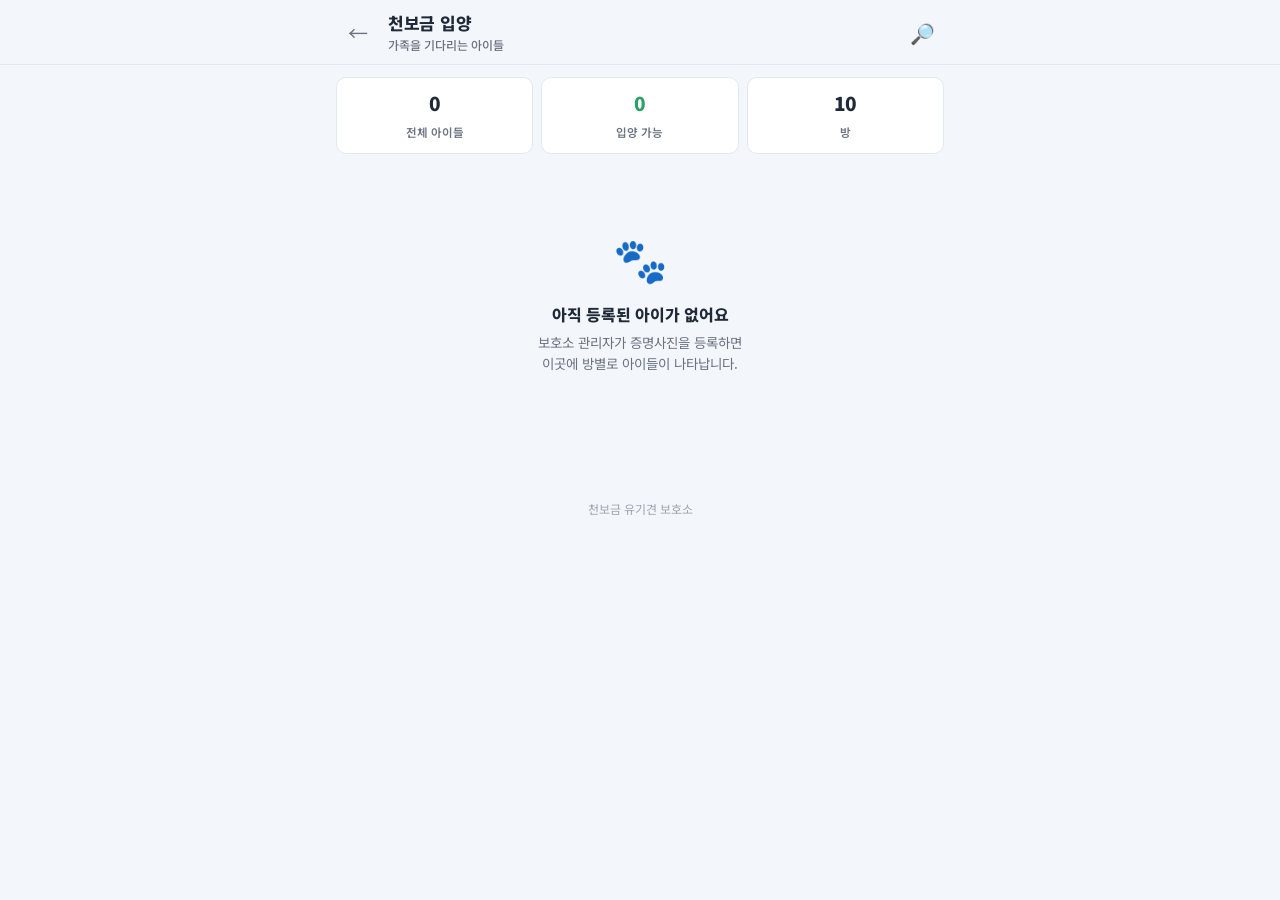
==== index.html @ 16349473 "천보금 입양 사이트 초기 구축 — 공개 사이트 - data/rooms.json, dogs.json, site.json 스키마 정의 (방/강아지/사이트 설정) - 방 그리드 → 방별" ====
<!DOCTYPE html>
<html lang="ko">
<head>
<meta charset="UTF-8">
<meta name="viewport" content="width=device-width, initial-scale=1, viewport-fit=cover">
<title>천보금 입양 — 가족을 기다리는 아이들</title>
<meta name="description" content="천보금 유기견 보호소의 아이들을 방별로 만나보세요. 증명사진과 함께 입양 가능한 아이들을 소개합니다.">
<meta name="theme-color" content="#F3F6FB">

<meta property="og:type" content="website">
<meta property="og:site_name" content="천보금 입양">
<meta property="og:title" content="🐕 천보금 입양">
<meta property="og:description" content="가족을 기다리는 아이들을 방별로 만나보세요.">
<meta property="og:url" content="https://ggong162212-commits.github.io/Adoption/">

<link rel="preconnect" href="https://fonts.googleapis.com">
<link rel="preconnect" href="https://fonts.gstatic.com" crossorigin>
<link href="https://fonts.googleapis.com/css2?family=Noto+Sans+KR:wght@400;500;700;800;900&display=swap" rel="stylesheet">
<link rel="stylesheet" href="assets/base.css">
<style>
  main { padding: 12px 16px calc(40px + var(--safe-bottom)); }

  /* 검색바 */
  #searchBar { border-top: 1px solid var(--line); padding: 10px 16px 12px; }
  #searchBar .inner { max-width: 640px; margin: 0 auto; }
  .toggle-row { display: flex; align-items: center; gap: 8px; margin-top: 9px; }
  .switch { display: inline-flex; align-items: center; gap: 7px; font-size: 13px; font-weight: 700; color: var(--text-sub); cursor: pointer; }
  .switch input { width: 18px; height: 18px; accent-color: var(--brand); }

  /* 요약 */
  .summary {
    display: flex; gap: 8px; margin-bottom: 14px;
  }
  .stat {
    flex: 1; background: var(--surface); border: 1px solid var(--line);
    border-radius: var(--radius-sm); padding: 11px 12px; text-align: center;
  }
  .stat b { display: block; font-size: 19px; font-weight: 900; letter-spacing: -0.5px; }
  .stat span { font-size: 11.5px; color: var(--text-sub); font-weight: 600; }
  .stat.accent b { color: var(--ok); }

  .notice {
    background: var(--brand-soft); border: 1px solid #F6DCCD; color: var(--brand-dark);
    border-radius: var(--radius-sm); padding: 11px 13px; font-size: 13.5px;
    font-weight: 600; line-height: 1.55; margin-bottom: 14px;
  }

  .section-title {
    font-size: 13px; font-weight: 800; color: var(--text-sub);
    margin: 4px 2px 10px; letter-spacing: -0.2px;
  }

  /* 방 그리드 */
  .room-grid { display: grid; grid-template-columns: repeat(2, 1fr); gap: 10px; }
  @media (min-width: 520px) { .room-grid { grid-template-columns: repeat(3, 1fr); } }
  .room-btn {
    position: relative; text-align: left;
    background: var(--surface); border: 1px solid var(--line);
    border-radius: var(--radius); padding: 14px;
    min-height: 92px; box-shadow: var(--shadow);
    display: flex; flex-direction: column; justify-content: space-between;
    overflow: hidden;
  }
  .room-btn::before {
    content: ''; position: absolute; inset: 0 auto 0 0; width: 5px;
    background: var(--room-color, var(--brand));
  }
  .room-btn:active { transform: scale(.985); }
  .room-btn .top { display: flex; align-items: center; gap: 7px; }
  .room-btn .icon {
    width: 34px; height: 34px; border-radius: 10px; flex: none;
    display: grid; place-items: center; font-size: 18px;
    background: var(--room-color, #eee);
  }
  .room-btn .name { font-size: 15px; font-weight: 800; letter-spacing: -0.3px; }
  .room-btn .count { margin-top: 10px; font-size: 12.5px; color: var(--text-sub); font-weight: 600; }
  .room-btn .count em { font-style: normal; color: var(--ok); font-weight: 800; }

  /* 강아지 그리드 */
  .dog-grid { display: grid; grid-template-columns: repeat(2, 1fr); gap: 11px; }
  @media (min-width: 520px) { .dog-grid { grid-template-columns: repeat(3, 1fr); } }
  .dog-grid .idcard { text-align: left; width: 100%; }
  .dog-grid .idcard:active { transform: scale(.985); }
  .room-chip {
    display: inline-block; margin-bottom: 12px;
    background: var(--surface); border: 1px solid var(--line);
    border-radius: 999px; padding: 6px 13px; font-size: 12.5px; font-weight: 700; color: var(--text-sub);
  }

  /* 상세 시트 */
  .sheet-backdrop {
    position: fixed; inset: 0; z-index: 40;
    background: rgba(17, 24, 39, .45);
    opacity: 0; transition: opacity .22s;
  }
  .sheet-backdrop.show { opacity: 1; }
  .sheet {
    position: fixed; left: 0; right: 0; bottom: 0; z-index: 41;
    background: var(--surface);
    border-radius: 22px 22px 0 0;
    box-shadow: var(--shadow-lg);
    max-height: 92vh; overflow-y: auto;
    -webkit-overflow-scrolling: touch;
    transform: translateY(100%); transition: transform .26s cubic-bezier(.32,.72,0,1);
    padding-bottom: calc(20px + var(--safe-bottom));
  }
  .sheet.show { transform: translateY(0); }
  .sheet-inner { max-width: 640px; margin: 0 auto; padding: 0 18px; }
  .grabber { width: 40px; height: 4px; border-radius: 99px; background: #D6DBE3; margin: 10px auto 6px; }

  .detail-photo {
    aspect-ratio: 3/4; max-height: 46vh; margin: 6px auto 16px;
    border-radius: var(--radius); overflow: hidden; background: #EDF1F7;
    box-shadow: var(--shadow);
  }
  .detail-photo img { width: 100%; height: 100%; object-fit: cover; }
  .detail-photo .placeholder { width: 100%; height: 100%; display: grid; place-items: center; font-size: 56px; opacity: .3; }

  .detail-head { display: flex; align-items: center; gap: 9px; margin-bottom: 14px; }
  .detail-head h2 { font-size: 22px; font-weight: 900; letter-spacing: -0.6px; }

  .facts { border: 1px solid var(--line); border-radius: var(--radius-sm); overflow: hidden; margin-bottom: 14px; }
  .fact { display: flex; padding: 11px 13px; font-size: 14px; }
  .fact + .fact { border-top: 1px solid var(--line); }
  .fact dt { width: 82px; flex: none; color: var(--text-sub); font-weight: 700; font-size: 13px; }
  .fact dd { flex: 1; font-weight: 600; }

  .note-box {
    background: var(--bg); border-radius: var(--radius-sm);
    padding: 13px; font-size: 14px; line-height: 1.65; margin-bottom: 16px;
    white-space: pre-wrap;
  }
  .sheet-actions { display: grid; grid-template-columns: 1fr 1fr; gap: 8px; margin-bottom: 8px; }
  .sheet-actions .btn-block { grid-column: 1 / -1; }

  .foot { text-align: center; padding: 28px 16px calc(20px + var(--safe-bottom)); color: var(--text-faint); font-size: 12px; line-height: 1.7; }
</style>
</head>
<body>

<header class="appbar">
  <div class="appbar-inner">
    <button id="backBtn" class="icon-btn" hidden aria-label="뒤로">←</button>
    <div style="flex:1; min-width:0">
      <h1 id="pageTitle">천보금 입양</h1>
      <div class="sub" id="pageSub">가족을 기다리는 아이들</div>
    </div>
    <button id="searchBtn" class="icon-btn" aria-label="검색">🔎</button>
  </div>
  <div id="searchBar" hidden>
    <div class="inner">
      <input id="searchInput" class="input" type="search" placeholder="이름으로 찾기 (예: 마루)" autocomplete="off">
      <div class="toggle-row">
        <label class="switch"><input type="checkbox" id="onlyAdoptable"> 입양 가능한 아이만 보기</label>
      </div>
    </div>
  </div>
</header>

<main class="wrap">
  <div id="content"></div>
</main>

<footer class="foot">
  천보금 유기견 보호소<br>
  <span id="footContact"></span>
</footer>

<div id="backdrop" class="sheet-backdrop" hidden></div>
<div id="sheet" class="sheet" role="dialog" aria-modal="true" aria-label="강아지 상세" hidden>
  <div class="grabber"></div>
  <div class="sheet-inner" id="sheetBody"></div>
</div>

<div id="toast" role="status" aria-live="polite"></div>

<script src="assets/idcard.js"></script>
<script src="assets/app.js"></script>
</body>
</html>
---- assets/base.css ----
/* 천보금 입양 — 공통 스타일 토큰 + 증명사진 카드 */

:root {
  --bg: #F3F6FB;
  --surface: #FFFFFF;
  --line: #E3E8F0;
  --text: #1F2937;
  --text-sub: #6B7280;
  --text-faint: #9CA3AF;
  --brand: #E4794B;
  --brand-dark: #C85F35;
  --brand-soft: #FFF1E9;
  --ok: #2E9E6B;
  --ok-soft: #E6F6EE;
  --warn: #C79A22;
  --warn-soft: #FDF4DC;
  --done: #8B93A1;
  --done-soft: #EEF0F3;
  --danger: #D14343;
  --radius: 16px;
  --radius-sm: 10px;
  --shadow: 0 2px 10px rgba(31, 41, 55, 0.07);
  --shadow-lg: 0 -8px 32px rgba(31, 41, 55, 0.18);
  --safe-top: env(safe-area-inset-top, 0px);
  --safe-bottom: env(safe-area-inset-bottom, 0px);
  --tap: 44px;
}

* { margin: 0; padding: 0; box-sizing: border-box; -webkit-tap-highlight-color: transparent; }

html { -webkit-text-size-adjust: 100%; }

body {
  font-family: 'Noto Sans KR', -apple-system, BlinkMacSystemFont, 'Apple SD Gothic Neo', 'Malgun Gothic', sans-serif;
  background: var(--bg);
  color: var(--text);
  line-height: 1.5;
  overflow-x: hidden;
  word-break: keep-all;
}

button, input, select, textarea { font-family: inherit; font-size: 16px; color: inherit; }
button { cursor: pointer; border: none; background: none; }
img { display: block; max-width: 100%; }

.wrap { max-width: 640px; margin: 0 auto; }

/* ── 헤더 ───────────────────────────────────── */
.appbar {
  position: sticky; top: 0; z-index: 30;
  background: rgba(243, 246, 251, 0.92);
  backdrop-filter: saturate(180%) blur(12px);
  -webkit-backdrop-filter: saturate(180%) blur(12px);
  border-bottom: 1px solid var(--line);
  padding-top: var(--safe-top);
}
.appbar-inner {
  max-width: 640px; margin: 0 auto;
  display: flex; align-items: center; gap: 8px;
  padding: 10px 16px;
  min-height: var(--tap);
}
.appbar h1 { font-size: 17px; font-weight: 800; letter-spacing: -0.3px; flex: 1; }
.appbar .sub { font-size: 12px; color: var(--text-sub); font-weight: 500; }

.icon-btn {
  width: var(--tap); height: var(--tap);
  display: grid; place-items: center;
  border-radius: 12px; font-size: 20px; color: var(--text-sub);
  flex: none;
}
.icon-btn:active { background: rgba(0,0,0,.05); }

/* ── 폼 요소 ─────────────────────────────────── */
.field { display: block; margin-bottom: 14px; }
.field > span { display: block; font-size: 13px; font-weight: 700; color: var(--text-sub); margin-bottom: 6px; }
.input, .select, .textarea {
  width: 100%; padding: 12px 14px; min-height: var(--tap);
  background: var(--surface); border: 1px solid var(--line);
  border-radius: var(--radius-sm); outline: none;
}
.input:focus, .select:focus, .textarea:focus { border-color: var(--brand); box-shadow: 0 0 0 3px var(--brand-soft); }
.textarea { resize: vertical; min-height: 84px; }
.hint { font-size: 12px; color: var(--text-faint); margin-top: 6px; line-height: 1.45; }

.btn {
  display: inline-flex; align-items: center; justify-content: center; gap: 6px;
  min-height: var(--tap); padding: 0 18px;
  border-radius: 12px; font-size: 15px; font-weight: 700;
  background: var(--surface); border: 1px solid var(--line); color: var(--text);
}
.btn:active { transform: scale(.985); }
.btn:disabled { opacity: .5; pointer-events: none; }
.btn-primary { background: var(--brand); border-color: var(--brand); color: #fff; }
.btn-danger { color: var(--danger); border-color: #F3D3D3; background: #FDF1F1; }
.btn-block { width: 100%; }

/* ── 상태 배지 ───────────────────────────────── */
.badge {
  display: inline-flex; align-items: center; gap: 4px;
  padding: 3px 9px; border-radius: 999px;
  font-size: 11px; font-weight: 800; letter-spacing: -0.2px; white-space: nowrap;
}
.badge-adoptable { background: var(--ok-soft); color: var(--ok); }
.badge-pending   { background: var(--warn-soft); color: var(--warn); }
.badge-foster    { background: var(--brand-soft); color: var(--brand-dark); }
.badge-adopted   { background: var(--done-soft); color: var(--done); }

/* ── 증명사진 카드 (공개 사이트 · 관리자 미리보기 공용) ── */
.idcard {
  position: relative;
  background: var(--surface);
  border-radius: var(--radius);
  overflow: hidden;
  box-shadow: var(--shadow);
  border: 1px solid var(--line);
}
.idcard-photo {
  position: relative;
  aspect-ratio: 3 / 4;
  background: linear-gradient(160deg, #EDF1F7 0%, #E2E8F0 100%);
  overflow: hidden;
}
.idcard-photo img { width: 100%; height: 100%; object-fit: cover; }
.idcard-photo .placeholder {
  position: absolute; inset: 0;
  display: grid; place-items: center;
  font-size: 40px; opacity: .35;
}
.idcard-photo .badge { position: absolute; top: 8px; left: 8px; box-shadow: 0 1px 4px rgba(0,0,0,.12); }
.idcard.is-adopted .idcard-photo img { filter: grayscale(.7); }

.idcard-caption {
  padding: 9px 11px 11px;
  border-top: 1px solid var(--line);
}
.idcard-name {
  font-size: 15px; font-weight: 800; letter-spacing: -0.3px;
  overflow: hidden; text-overflow: ellipsis; white-space: nowrap;
}
.idcard-meta {
  margin-top: 3px;
  font-size: 12px; color: var(--text-sub);
  overflow: hidden; text-overflow: ellipsis; white-space: nowrap;
}

/* ── 빈 상태 / 로딩 ──────────────────────────── */
.empty {
  padding: 56px 24px; text-align: center; color: var(--text-sub);
}
.empty .emoji { font-size: 44px; margin-bottom: 12px; }
.empty h3 { font-size: 16px; font-weight: 800; color: var(--text); margin-bottom: 6px; }
.empty p { font-size: 13.5px; line-height: 1.6; }

.skeleton {
  background: linear-gradient(100deg, #E8EDF4 30%, #F2F5F9 50%, #E8EDF4 70%);
  background-size: 220% 100%;
  animation: shimmer 1.2s linear infinite;
  border-radius: var(--radius);
}
@keyframes shimmer { to { background-position: -220% 0; } }

/* ── 토스트 ─────────────────────────────────── */
#toast {
  position: fixed; left: 50%; transform: translateX(-50%) translateY(20px);
  bottom: calc(24px + var(--safe-bottom)); z-index: 100;
  max-width: min(90vw, 420px);
  background: #262F3D; color: #fff;
  padding: 12px 18px; border-radius: 12px;
  font-size: 14px; font-weight: 600; text-align: center; line-height: 1.45;
  opacity: 0; pointer-events: none; transition: opacity .2s, transform .2s;
  box-shadow: 0 6px 24px rgba(0,0,0,.25);
}
#toast.show { opacity: 1; transform: translateX(-50%) translateY(0); }

@media (prefers-reduced-motion: reduce) {
  *, *::before, *::after { animation-duration: .01ms !important; transition-duration: .01ms !important; }
}
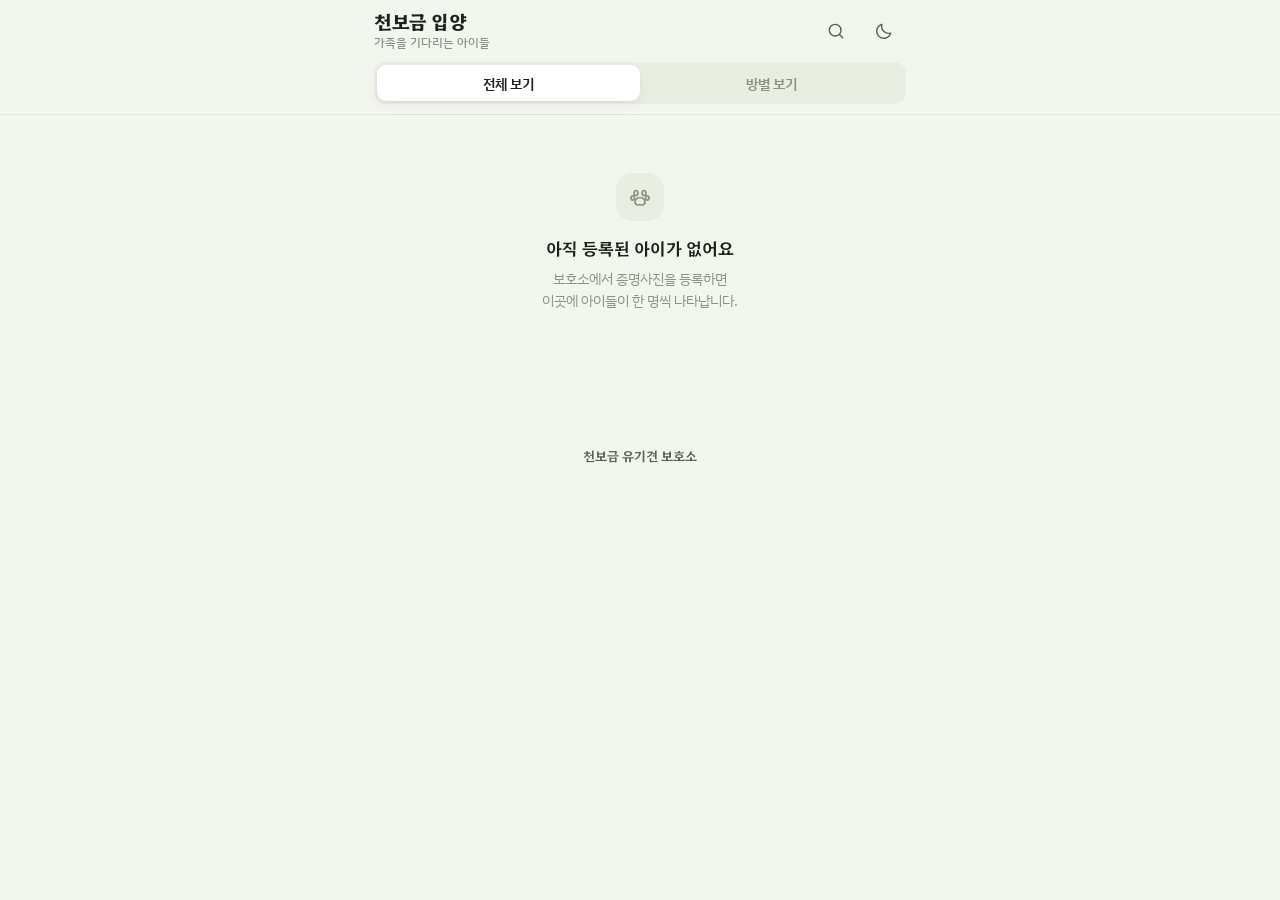
==== commit aa23d43d: "디자인 개편 + 전체/방별 보기 전환 콘셉트: 방 이름이 소장님방·거실·마루·마당이라 시설이 아니라 한 집이다. 보호소 안내가 아니라 집의 방 안내도처럼 읽히게 다시 잡았다.  -" ====
--- a/index.html
+++ b/index.html
@@ -4,155 +4,184 @@
 <meta charset="UTF-8">
 <meta name="viewport" content="width=device-width, initial-scale=1, viewport-fit=cover">
 <title>천보금 입양 — 가족을 기다리는 아이들</title>
-<meta name="description" content="천보금 유기견 보호소의 아이들을 방별로 만나보세요. 증명사진과 함께 입양 가능한 아이들을 소개합니다.">
-<meta name="theme-color" content="#F3F6FB">
+<meta name="description" content="천보금 유기견 보호소의 아이들을 방별로 만나보세요. 증명사진과 함께 가족을 기다리는 아이들을 소개합니다.">
+<meta name="theme-color" content="#F3F5EF" media="(prefers-color-scheme: light)">
+<meta name="theme-color" content="#131711" media="(prefers-color-scheme: dark)">
 
 <meta property="og:type" content="website">
 <meta property="og:site_name" content="천보금 입양">
-<meta property="og:title" content="🐕 천보금 입양">
+<meta property="og:title" content="천보금 입양">
 <meta property="og:description" content="가족을 기다리는 아이들을 방별로 만나보세요.">
 <meta property="og:url" content="https://ggong162212-commits.github.io/Adoption/">
 
 <link rel="preconnect" href="https://fonts.googleapis.com">
 <link rel="preconnect" href="https://fonts.gstatic.com" crossorigin>
-<link href="https://fonts.googleapis.com/css2?family=Noto+Sans+KR:wght@400;500;700;800;900&display=swap" rel="stylesheet">
+<link href="https://fonts.googleapis.com/css2?family=Hahmlet:wght@500;600;700&family=IBM+Plex+Sans+KR:wght@400;500;600;700&display=swap" rel="stylesheet">
 <link rel="stylesheet" href="assets/base.css">
+<script>
+  // 저장된 테마를 그리기 전에 적용해 첫 화면 깜빡임을 막는다
+  try {
+    var t = localStorage.getItem('adoption.theme');
+    if (t === 'light' || t === 'dark') document.documentElement.setAttribute('data-theme', t);
+  } catch (e) {}
+</script>
 <style>
-  main { padding: 12px 16px calc(40px + var(--safe-bottom)); }
-
-  /* 검색바 */
-  #searchBar { border-top: 1px solid var(--line); padding: 10px 16px 12px; }
-  #searchBar .inner { max-width: 640px; margin: 0 auto; }
-  .toggle-row { display: flex; align-items: center; gap: 8px; margin-top: 9px; }
-  .switch { display: inline-flex; align-items: center; gap: 7px; font-size: 13px; font-weight: 700; color: var(--text-sub); cursor: pointer; }
-  .switch input { width: 18px; height: 18px; accent-color: var(--brand); }
-
-  /* 요약 */
-  .summary {
-    display: flex; gap: 8px; margin-bottom: 14px;
-  }
-  .stat {
-    flex: 1; background: var(--surface); border: 1px solid var(--line);
-    border-radius: var(--radius-sm); padding: 11px 12px; text-align: center;
-  }
-  .stat b { display: block; font-size: 19px; font-weight: 900; letter-spacing: -0.5px; }
-  .stat span { font-size: 11.5px; color: var(--text-sub); font-weight: 600; }
-  .stat.accent b { color: var(--ok); }
+  .faces .face svg { width: 14px; height: 14px; }
+  main { padding: 4px 14px calc(48px + var(--safe-bottom)); }
+
+  /* 첫 문장 — 숫자를 대시보드가 아니라 문장으로 읽힌다 */
+  .lead {
+    font-family: var(--display); font-weight: 500;
+    font-size: 17px; line-height: 1.55; letter-spacing: -0.02em;
+    color: var(--ink-2); padding: 10px 2px 16px;
+    text-wrap: balance;
+  }
+  .lead b { font-weight: 700; color: var(--ink); font-size: 20px; }
+  .lead .accent { color: var(--accent); }
 
   .notice {
-    background: var(--brand-soft); border: 1px solid #F6DCCD; color: var(--brand-dark);
-    border-radius: var(--radius-sm); padding: 11px 13px; font-size: 13.5px;
-    font-weight: 600; line-height: 1.55; margin-bottom: 14px;
-  }
-
-  .section-title {
-    font-size: 13px; font-weight: 800; color: var(--text-sub);
-    margin: 4px 2px 10px; letter-spacing: -0.2px;
-  }
-
-  /* 방 그리드 */
-  .room-grid { display: grid; grid-template-columns: repeat(2, 1fr); gap: 10px; }
-  @media (min-width: 520px) { .room-grid { grid-template-columns: repeat(3, 1fr); } }
-  .room-btn {
-    position: relative; text-align: left;
+    display: flex; gap: 9px; align-items: flex-start;
+    background: var(--honey-soft); border: 1px solid color-mix(in srgb, var(--honey) 26%, transparent);
+    color: color-mix(in srgb, var(--honey) 78%, var(--ink));
+    border-radius: var(--r-sm); padding: 11px 13px;
+    font-size: 13px; line-height: 1.6; font-weight: 500; margin-bottom: 14px;
+  }
+  .notice svg { width: 16px; height: 16px; flex: none; margin-top: 2px; }
+
+  /* 방 카드 — 폴더 목록이 아니라 '누가 사는 방'으로 읽히게 */
+  .room-list { display: grid; gap: 9px; }
+  .room-card {
+    position: relative; width: 100%; text-align: left;
+    display: flex; align-items: center; gap: 13px;
     background: var(--surface); border: 1px solid var(--line);
-    border-radius: var(--radius); padding: 14px;
-    min-height: 92px; box-shadow: var(--shadow);
-    display: flex; flex-direction: column; justify-content: space-between;
-    overflow: hidden;
-  }
-  .room-btn::before {
-    content: ''; position: absolute; inset: 0 auto 0 0; width: 5px;
-    background: var(--room-color, var(--brand));
-  }
-  .room-btn:active { transform: scale(.985); }
-  .room-btn .top { display: flex; align-items: center; gap: 7px; }
-  .room-btn .icon {
-    width: 34px; height: 34px; border-radius: 10px; flex: none;
-    display: grid; place-items: center; font-size: 18px;
-    background: var(--room-color, #eee);
-  }
-  .room-btn .name { font-size: 15px; font-weight: 800; letter-spacing: -0.3px; }
-  .room-btn .count { margin-top: 10px; font-size: 12.5px; color: var(--text-sub); font-weight: 600; }
-  .room-btn .count em { font-style: normal; color: var(--ok); font-weight: 800; }
+    border-radius: var(--r); padding: 13px 14px 13px 17px;
+    box-shadow: var(--shadow-1); overflow: hidden;
+    transition: transform .16s cubic-bezier(.32,.72,0,1), box-shadow .16s, border-color .16s;
+  }
+  .room-card::before {
+    content: ''; position: absolute; left: 0; top: 0; bottom: 0; width: 4px;
+    background: var(--room-color, var(--accent));
+  }
+  .room-card:hover { box-shadow: var(--shadow-2); transform: translateY(-1px); }
+  .room-card:active { transform: scale(.99); }
+  .room-card.is-empty { opacity: .55; box-shadow: none; }
+
+  .room-card .glyph {
+    width: 40px; height: 40px; flex: none; border-radius: 12px;
+    display: grid; place-items: center; font-size: 19px; line-height: 1;
+    background: color-mix(in srgb, var(--room-color, var(--accent)) 15%, var(--surface));
+  }
+  .room-card .body { flex: 1; min-width: 0; display: block; }
+  .room-card .name {
+    display: block;
+    font-family: var(--display); font-weight: 600; font-size: 17px;
+    letter-spacing: -0.02em; line-height: 1.3;
+    overflow: hidden; text-overflow: ellipsis; white-space: nowrap;
+  }
+  .room-card .count {
+    display: block; margin-top: 1px;
+    font-size: 12px; color: var(--ink-3); font-weight: 500;
+    font-variant-numeric: tabular-nums;
+  }
+  .room-card .faces { flex: none; }
 
   /* 강아지 그리드 */
   .dog-grid { display: grid; grid-template-columns: repeat(2, 1fr); gap: 11px; }
-  @media (min-width: 520px) { .dog-grid { grid-template-columns: repeat(3, 1fr); } }
-  .dog-grid .idcard { text-align: left; width: 100%; }
-  .dog-grid .idcard:active { transform: scale(.985); }
-  .room-chip {
-    display: inline-block; margin-bottom: 12px;
-    background: var(--surface); border: 1px solid var(--line);
-    border-radius: 999px; padding: 6px 13px; font-size: 12.5px; font-weight: 700; color: var(--text-sub);
-  }
+  @media (min-width: 480px) { .dog-grid { grid-template-columns: repeat(3, 1fr); } }
+
+  .crumb {
+    display: flex; align-items: center; gap: 8px;
+    padding: 4px 2px 14px;
+  }
+  .crumb .glyph {
+    width: 30px; height: 30px; border-radius: 9px; display: grid; place-items: center;
+    font-size: 15px; background: color-mix(in srgb, var(--room-color, var(--accent)) 16%, var(--surface));
+  }
+  .crumb .t { font-family: var(--display); font-weight: 600; font-size: 17px; letter-spacing: -0.02em; }
+  .crumb .n { font-size: 12.5px; color: var(--ink-3); font-weight: 500; font-variant-numeric: tabular-nums; }
+
+  .filterline {
+    display: flex; align-items: center; gap: 7px;
+    font-size: 12.5px; font-weight: 500; color: var(--ink-2);
+    padding: 0 2px 12px; cursor: pointer;
+  }
+  .filterline input { width: 17px; height: 17px; accent-color: var(--accent); }
 
   /* 상세 시트 */
   .sheet-backdrop {
     position: fixed; inset: 0; z-index: 40;
-    background: rgba(17, 24, 39, .45);
-    opacity: 0; transition: opacity .22s;
+    background: rgba(16, 20, 14, .5);
+    opacity: 0; transition: opacity .24s;
   }
   .sheet-backdrop.show { opacity: 1; }
   .sheet {
     position: fixed; left: 0; right: 0; bottom: 0; z-index: 41;
     background: var(--surface);
-    border-radius: 22px 22px 0 0;
-    box-shadow: var(--shadow-lg);
-    max-height: 92vh; overflow-y: auto;
-    -webkit-overflow-scrolling: touch;
-    transform: translateY(100%); transition: transform .26s cubic-bezier(.32,.72,0,1);
-    padding-bottom: calc(20px + var(--safe-bottom));
+    border-radius: 24px 24px 0 0;
+    box-shadow: var(--shadow-sheet);
+    max-height: 93vh; overflow-y: auto; -webkit-overflow-scrolling: touch;
+    transform: translateY(100%); transition: transform .3s cubic-bezier(.32,.72,0,1);
+    padding-bottom: calc(22px + var(--safe-bottom));
   }
   .sheet.show { transform: translateY(0); }
-  .sheet-inner { max-width: 640px; margin: 0 auto; padding: 0 18px; }
-  .grabber { width: 40px; height: 4px; border-radius: 99px; background: #D6DBE3; margin: 10px auto 6px; }
+  .sheet-inner { max-width: 560px; margin: 0 auto; padding: 0 18px; }
+  .grabber { width: 38px; height: 4px; border-radius: 99px; background: var(--line-2); margin: 10px auto 4px; }
 
   .detail-photo {
-    aspect-ratio: 3/4; max-height: 46vh; margin: 6px auto 16px;
-    border-radius: var(--radius); overflow: hidden; background: #EDF1F7;
-    box-shadow: var(--shadow);
+    aspect-ratio: 3/4; width: min(100%, 260px); margin: 8px auto 18px;
+    border-radius: 18px; overflow: hidden; background: var(--ground-2);
+    box-shadow: var(--shadow-2);
   }
   .detail-photo img { width: 100%; height: 100%; object-fit: cover; }
-  .detail-photo .placeholder { width: 100%; height: 100%; display: grid; place-items: center; font-size: 56px; opacity: .3; }
-
-  .detail-head { display: flex; align-items: center; gap: 9px; margin-bottom: 14px; }
-  .detail-head h2 { font-size: 22px; font-weight: 900; letter-spacing: -0.6px; }
-
-  .facts { border: 1px solid var(--line); border-radius: var(--radius-sm); overflow: hidden; margin-bottom: 14px; }
-  .fact { display: flex; padding: 11px 13px; font-size: 14px; }
-  .fact + .fact { border-top: 1px solid var(--line); }
-  .fact dt { width: 82px; flex: none; color: var(--text-sub); font-weight: 700; font-size: 13px; }
-  .fact dd { flex: 1; font-weight: 600; }
+  .detail-photo .placeholder { width: 100%; height: 100%; display: grid; place-items: center; color: var(--ink-3); }
+  .detail-photo .placeholder svg { width: 54px; height: 54px; }
+
+  .detail-head { display: flex; align-items: baseline; gap: 9px; flex-wrap: wrap; margin-bottom: 4px; }
+  .detail-head h2 { font-family: var(--display); font-weight: 700; font-size: 26px; letter-spacing: -0.03em; }
+  .detail-sub { font-size: 13.5px; color: var(--ink-3); font-weight: 500; margin-bottom: 16px; }
+
+  .facts { display: grid; gap: 1px; background: var(--line); border-radius: var(--r-sm); overflow: hidden; margin-bottom: 15px; }
+  .fact { display: flex; padding: 11px 13px; font-size: 14px; background: var(--surface-2); }
+  .fact dt { width: 76px; flex: none; color: var(--ink-3); font-weight: 500; font-size: 13px; }
+  .fact dd { flex: 1; font-weight: 500; }
 
   .note-box {
-    background: var(--bg); border-radius: var(--radius-sm);
-    padding: 13px; font-size: 14px; line-height: 1.65; margin-bottom: 16px;
+    border-left: 2px solid var(--accent-line);
+    padding: 2px 0 2px 14px; margin-bottom: 20px;
+    font-size: 14.5px; line-height: 1.75; color: var(--ink-2);
     white-space: pre-wrap;
   }
-  .sheet-actions { display: grid; grid-template-columns: 1fr 1fr; gap: 8px; margin-bottom: 8px; }
-  .sheet-actions .btn-block { grid-column: 1 / -1; }
-
-  .foot { text-align: center; padding: 28px 16px calc(20px + var(--safe-bottom)); color: var(--text-faint); font-size: 12px; line-height: 1.7; }
+  .sheet-actions { display: grid; grid-template-columns: 1fr 1fr; gap: 8px; }
+  .sheet-actions .span2 { grid-column: 1 / -1; }
+
+  .foot {
+    text-align: center; padding: 30px 16px calc(24px + var(--safe-bottom));
+    color: var(--ink-3); font-size: 12px; line-height: 1.8;
+  }
+  .foot .mark { font-family: var(--display); font-weight: 600; font-size: 13px; color: var(--ink-2); }
 </style>
 </head>
 <body>
 
 <header class="appbar">
   <div class="appbar-inner">
-    <button id="backBtn" class="icon-btn" hidden aria-label="뒤로">←</button>
-    <div style="flex:1; min-width:0">
+    <button id="backBtn" class="icon-btn" hidden aria-label="뒤로"></button>
+    <div class="brand">
       <h1 id="pageTitle">천보금 입양</h1>
       <div class="sub" id="pageSub">가족을 기다리는 아이들</div>
     </div>
-    <button id="searchBtn" class="icon-btn" aria-label="검색">🔎</button>
+    <button id="searchBtn" class="icon-btn" aria-label="이름으로 찾기"></button>
+    <button id="themeBtn" class="icon-btn" aria-label="화면 밝기 전환"></button>
   </div>
-  <div id="searchBar" hidden>
-    <div class="inner">
-      <input id="searchInput" class="input" type="search" placeholder="이름으로 찾기 (예: 마루)" autocomplete="off">
-      <div class="toggle-row">
-        <label class="switch"><input type="checkbox" id="onlyAdoptable"> 입양 가능한 아이만 보기</label>
-      </div>
+
+  <div class="wrap" style="padding: 0 14px">
+    <div class="searchwrap" id="searchwrap" hidden>
+      <input id="searchInput" class="input" type="search" placeholder="이름으로 찾기" autocomplete="off">
+    </div>
+    <div class="segmented" id="viewSeg" data-index="0" role="tablist" aria-label="보기 방식">
+      <span class="thumb"></span>
+      <button role="tab" data-view="all" aria-selected="true">전체 보기</button>
+      <button role="tab" data-view="rooms" aria-selected="false">방별 보기</button>
     </div>
   </div>
 </header>
@@ -162,7 +191,7 @@
 </main>
 
 <footer class="foot">
-  천보금 유기견 보호소<br>
+  <div class="mark">천보금 유기견 보호소</div>
   <span id="footContact"></span>
 </footer>
 
@@ -174,6 +203,7 @@
 
 <div id="toast" role="status" aria-live="polite"></div>
 
+<script src="assets/icons.js"></script>
 <script src="assets/idcard.js"></script>
 <script src="assets/app.js"></script>
 </body>
--- a/assets/base.css
+++ b/assets/base.css
@@ -1,175 +1,347 @@
-/* 천보금 입양 — 공통 스타일 토큰 + 증명사진 카드 */
+/* 천보금 입양 — 디자인 토큰 + 공용 컴포넌트
+   콘셉트: 보호소가 아니라 '집'. 방 이름이 소장님방·거실·마루·마당이므로
+   시설 안내가 아니라 한 집의 방 안내도처럼 읽히게 한다. */
 
 :root {
-  --bg: #F3F6FB;
+  color-scheme: light;
+
+  /* 그라운드 — 순회색 대신 악센트 쪽으로 살짝 기운 세이지 화이트 */
+  --ground: #F3F5EF;
+  --ground-2: #E9EDE2;
   --surface: #FFFFFF;
-  --line: #E3E8F0;
-  --text: #1F2937;
-  --text-sub: #6B7280;
-  --text-faint: #9CA3AF;
-  --brand: #E4794B;
-  --brand-dark: #C85F35;
-  --brand-soft: #FFF1E9;
-  --ok: #2E9E6B;
-  --ok-soft: #E6F6EE;
-  --warn: #C79A22;
-  --warn-soft: #FDF4DC;
-  --done: #8B93A1;
-  --done-soft: #EEF0F3;
-  --danger: #D14343;
-  --radius: 16px;
-  --radius-sm: 10px;
-  --shadow: 0 2px 10px rgba(31, 41, 55, 0.07);
-  --shadow-lg: 0 -8px 32px rgba(31, 41, 55, 0.18);
+  --surface-2: #FAFBF7;
+
+  --ink: #1C2119;
+  --ink-2: #59614F;
+  --ink-3: #8B9382;
+
+  --line: #E1E5DA;
+  --line-2: #D2D8C7;
+
+  --accent: #3E6B4C;          /* 잎사귀 — 마당의 초록 */
+  --accent-ink: #FFFFFF;
+  --accent-soft: #E6EFE7;
+  --accent-line: #C4D8C9;
+
+  --honey: #C98A2B;           /* 햇빛 — 아주 조금만 */
+  --honey-soft: #FAF0DC;
+
+  --plum: #8A6E86;
+  --plum-soft: #F2EBF1;
+
+  --shadow-1: 0 1px 2px rgba(28, 33, 25, .05), 0 4px 14px rgba(28, 33, 25, .05);
+  --shadow-2: 0 2px 6px rgba(28, 33, 25, .07), 0 14px 40px rgba(28, 33, 25, .12);
+  --shadow-sheet: 0 -10px 50px rgba(28, 33, 25, .22);
+
+  --r-lg: 20px;
+  --r: 14px;
+  --r-sm: 10px;
+
   --safe-top: env(safe-area-inset-top, 0px);
   --safe-bottom: env(safe-area-inset-bottom, 0px);
   --tap: 44px;
-}
-
-* { margin: 0; padding: 0; box-sizing: border-box; -webkit-tap-highlight-color: transparent; }
+
+  --display: 'Hahmlet', 'Nanum Myeongjo', 'Apple SD Gothic Neo', serif;
+  --body: 'IBM Plex Sans KR', -apple-system, BlinkMacSystemFont, 'Apple SD Gothic Neo', 'Malgun Gothic', sans-serif;
+}
+
+@media (prefers-color-scheme: dark) {
+  :root {
+    color-scheme: dark;
+    --ground: #131711;
+    --ground-2: #1A1F18;
+    --surface: #1C211A;
+    --surface-2: #232821;
+
+    --ink: #E9EDE4;
+    --ink-2: #A2AB99;
+    --ink-3: #78806F;
+
+    --line: #2C3229;
+    --line-2: #3B4237;
+
+    --accent: #8CBE97;
+    --accent-ink: #10160F;
+    --accent-soft: #23301F;
+    --accent-line: #3A4E3B;
+
+    --honey: #E0AE5C;
+    --honey-soft: #2E2617;
+
+    --plum: #BFA0BB;
+    --plum-soft: #2B2330;
+
+    --shadow-1: 0 1px 2px rgba(0, 0, 0, .3), 0 4px 14px rgba(0, 0, 0, .3);
+    --shadow-2: 0 2px 6px rgba(0, 0, 0, .4), 0 14px 40px rgba(0, 0, 0, .5);
+    --shadow-sheet: 0 -10px 50px rgba(0, 0, 0, .6);
+  }
+}
+
+/* 뷰어의 테마 토글이 항상 이긴다 */
+:root[data-theme="light"] {
+  color-scheme: light;
+  --ground: #F3F5EF; --ground-2: #E9EDE2; --surface: #FFFFFF; --surface-2: #FAFBF7;
+  --ink: #1C2119; --ink-2: #59614F; --ink-3: #8B9382;
+  --line: #E1E5DA; --line-2: #D2D8C7;
+  --accent: #3E6B4C; --accent-ink: #FFFFFF; --accent-soft: #E6EFE7; --accent-line: #C4D8C9;
+  --honey: #C98A2B; --honey-soft: #FAF0DC;
+  --plum: #8A6E86; --plum-soft: #F2EBF1;
+  --shadow-1: 0 1px 2px rgba(28,33,25,.05), 0 4px 14px rgba(28,33,25,.05);
+  --shadow-2: 0 2px 6px rgba(28,33,25,.07), 0 14px 40px rgba(28,33,25,.12);
+  --shadow-sheet: 0 -10px 50px rgba(28,33,25,.22);
+}
+:root[data-theme="dark"] {
+  color-scheme: dark;
+  --ground: #131711; --ground-2: #1A1F18; --surface: #1C211A; --surface-2: #232821;
+  --ink: #E9EDE4; --ink-2: #A2AB99; --ink-3: #78806F;
+  --line: #2C3229; --line-2: #3B4237;
+  --accent: #8CBE97; --accent-ink: #10160F; --accent-soft: #23301F; --accent-line: #3A4E3B;
+  --honey: #E0AE5C; --honey-soft: #2E2617;
+  --plum: #BFA0BB; --plum-soft: #2B2330;
+  --shadow-1: 0 1px 2px rgba(0,0,0,.3), 0 4px 14px rgba(0,0,0,.3);
+  --shadow-2: 0 2px 6px rgba(0,0,0,.4), 0 14px 40px rgba(0,0,0,.5);
+  --shadow-sheet: 0 -10px 50px rgba(0,0,0,.6);
+}
+
+/* ── 리셋 ───────────────────────────────────── */
+*, *::before, *::after { margin: 0; padding: 0; box-sizing: border-box; }
+* { -webkit-tap-highlight-color: transparent; }
+
+/* .btn 등이 display 를 지정하므로 hidden 이 밀리지 않게 못박는다 */
+[hidden] { display: none !important; }
 
 html { -webkit-text-size-adjust: 100%; }
 
 body {
-  font-family: 'Noto Sans KR', -apple-system, BlinkMacSystemFont, 'Apple SD Gothic Neo', 'Malgun Gothic', sans-serif;
-  background: var(--bg);
-  color: var(--text);
-  line-height: 1.5;
+  font-family: var(--body);
+  font-size: 15px;
+  background: var(--ground);
+  color: var(--ink);
+  line-height: 1.58;
+  word-break: keep-all;
   overflow-x: hidden;
-  word-break: keep-all;
+  -webkit-font-smoothing: antialiased;
+  transition: background-color .25s ease, color .25s ease;
 }
 
 button, input, select, textarea { font-family: inherit; font-size: 16px; color: inherit; }
 button { cursor: pointer; border: none; background: none; }
 img { display: block; max-width: 100%; }
-
-.wrap { max-width: 640px; margin: 0 auto; }
-
-/* ── 헤더 ───────────────────────────────────── */
+a { color: inherit; }
+
+:focus-visible { outline: 2px solid var(--accent); outline-offset: 2px; border-radius: 6px; }
+
+.wrap { max-width: 560px; margin: 0 auto; }
+
+/* ── 타이포 ─────────────────────────────────── */
+.display { font-family: var(--display); font-weight: 600; letter-spacing: -0.01em; }
+.eyebrow {
+  font-size: 11px; font-weight: 600; letter-spacing: .13em; text-transform: uppercase;
+  color: var(--ink-3);
+}
+.num { font-variant-numeric: tabular-nums; }
+
+/* ── 앱바 ───────────────────────────────────── */
 .appbar {
   position: sticky; top: 0; z-index: 30;
-  background: rgba(243, 246, 251, 0.92);
-  backdrop-filter: saturate(180%) blur(12px);
-  -webkit-backdrop-filter: saturate(180%) blur(12px);
+  background: color-mix(in srgb, var(--ground) 88%, transparent);
+  backdrop-filter: saturate(180%) blur(14px);
+  -webkit-backdrop-filter: saturate(180%) blur(14px);
   border-bottom: 1px solid var(--line);
   padding-top: var(--safe-top);
 }
 .appbar-inner {
-  max-width: 640px; margin: 0 auto;
-  display: flex; align-items: center; gap: 8px;
-  padding: 10px 16px;
-  min-height: var(--tap);
-}
-.appbar h1 { font-size: 17px; font-weight: 800; letter-spacing: -0.3px; flex: 1; }
-.appbar .sub { font-size: 12px; color: var(--text-sub); font-weight: 500; }
+  max-width: 560px; margin: 0 auto;
+  display: flex; align-items: center; gap: 4px;
+  padding: 9px 14px;
+  min-height: 52px;
+}
+.brand { flex: 1; min-width: 0; }
+.brand h1 {
+  font-family: var(--display); font-weight: 700; font-size: 19px;
+  letter-spacing: -0.02em; line-height: 1.25;
+  overflow: hidden; text-overflow: ellipsis; white-space: nowrap;
+}
+.brand .sub {
+  font-size: 12px; color: var(--ink-3); font-weight: 500; margin-top: 1px;
+  overflow: hidden; text-overflow: ellipsis; white-space: nowrap;
+}
 
 .icon-btn {
-  width: var(--tap); height: var(--tap);
+  width: var(--tap); height: var(--tap); flex: none;
   display: grid; place-items: center;
-  border-radius: 12px; font-size: 20px; color: var(--text-sub);
-  flex: none;
-}
-.icon-btn:active { background: rgba(0,0,0,.05); }
-
-/* ── 폼 요소 ─────────────────────────────────── */
+  border-radius: 12px; color: var(--ink-2);
+  transition: background-color .15s, color .15s;
+}
+.icon-btn:hover { background: var(--ground-2); color: var(--ink); }
+.icon-btn:active { transform: scale(.94); }
+.icon-btn svg { width: 20px; height: 20px; stroke-width: 1.7; }
+
+/* ── 세그먼티드 컨트롤 ──────────────────────── */
+.segmented {
+  position: relative; display: grid; grid-auto-flow: column; grid-auto-columns: 1fr;
+  background: var(--ground-2); border-radius: 12px; padding: 3px;
+  max-width: 560px; margin: 0 auto 10px;
+}
+.segmented .thumb {
+  position: absolute; top: 3px; bottom: 3px; left: 3px;
+  width: calc(50% - 3px);
+  background: var(--surface); border-radius: 9px;
+  box-shadow: var(--shadow-1);
+  transition: transform .28s cubic-bezier(.32,.72,0,1);
+  pointer-events: none;
+}
+.segmented[data-index="1"] .thumb { transform: translateX(100%); }
+.segmented button {
+  position: relative; z-index: 1;
+  min-height: 36px; font-size: 13.5px; font-weight: 600;
+  color: var(--ink-3); border-radius: 9px;
+  transition: color .2s;
+}
+.segmented button[aria-selected="true"] { color: var(--ink); }
+
+.searchwrap { max-width: 560px; margin: 0 auto; padding: 0 0 11px; }
+
+/* ── 폼 ─────────────────────────────────────── */
 .field { display: block; margin-bottom: 14px; }
-.field > span { display: block; font-size: 13px; font-weight: 700; color: var(--text-sub); margin-bottom: 6px; }
+.field > span {
+  display: block; font-size: 12px; font-weight: 600; letter-spacing: .04em;
+  color: var(--ink-2); margin-bottom: 6px;
+}
 .input, .select, .textarea {
-  width: 100%; padding: 12px 14px; min-height: var(--tap);
+  width: 100%; padding: 11px 13px; min-height: var(--tap);
   background: var(--surface); border: 1px solid var(--line);
-  border-radius: var(--radius-sm); outline: none;
-}
-.input:focus, .select:focus, .textarea:focus { border-color: var(--brand); box-shadow: 0 0 0 3px var(--brand-soft); }
-.textarea { resize: vertical; min-height: 84px; }
-.hint { font-size: 12px; color: var(--text-faint); margin-top: 6px; line-height: 1.45; }
+  border-radius: var(--r-sm); outline: none; color: var(--ink);
+  transition: border-color .15s, box-shadow .15s;
+}
+.input::placeholder, .textarea::placeholder { color: var(--ink-3); }
+.input:focus, .select:focus, .textarea:focus {
+  border-color: var(--accent);
+  box-shadow: 0 0 0 3px var(--accent-soft);
+  outline: none;
+}
+.textarea { resize: vertical; min-height: 88px; line-height: 1.6; }
+.hint { font-size: 12px; color: var(--ink-3); margin-top: 6px; line-height: 1.55; }
 
 .btn {
-  display: inline-flex; align-items: center; justify-content: center; gap: 6px;
-  min-height: var(--tap); padding: 0 18px;
-  border-radius: 12px; font-size: 15px; font-weight: 700;
-  background: var(--surface); border: 1px solid var(--line); color: var(--text);
-}
-.btn:active { transform: scale(.985); }
-.btn:disabled { opacity: .5; pointer-events: none; }
-.btn-primary { background: var(--brand); border-color: var(--brand); color: #fff; }
-.btn-danger { color: var(--danger); border-color: #F3D3D3; background: #FDF1F1; }
+  display: inline-flex; align-items: center; justify-content: center; gap: 7px;
+  min-height: var(--tap); padding: 0 17px;
+  border-radius: 11px; font-size: 14.5px; font-weight: 600;
+  background: var(--surface); border: 1px solid var(--line); color: var(--ink);
+  transition: transform .12s, background-color .15s, border-color .15s;
+}
+.btn:hover { border-color: var(--line-2); }
+.btn:active { transform: scale(.98); }
+.btn:disabled { opacity: .45; pointer-events: none; }
+.btn svg { width: 17px; height: 17px; stroke-width: 1.8; flex: none; }
+.btn-primary { background: var(--accent); border-color: var(--accent); color: var(--accent-ink); }
+.btn-primary:hover { border-color: var(--accent); filter: brightness(1.06); }
+.btn-danger { color: #C0554F; border-color: color-mix(in srgb, #C0554F 28%, var(--line)); background: var(--surface); }
 .btn-block { width: 100%; }
 
-/* ── 상태 배지 ───────────────────────────────── */
+/* ── 상태 배지 (입양 가능은 기본값이라 표시하지 않는다) ── */
 .badge {
-  display: inline-flex; align-items: center; gap: 4px;
+  display: inline-flex; align-items: center;
   padding: 3px 9px; border-radius: 999px;
-  font-size: 11px; font-weight: 800; letter-spacing: -0.2px; white-space: nowrap;
-}
-.badge-adoptable { background: var(--ok-soft); color: var(--ok); }
-.badge-pending   { background: var(--warn-soft); color: var(--warn); }
-.badge-foster    { background: var(--brand-soft); color: var(--brand-dark); }
-.badge-adopted   { background: var(--done-soft); color: var(--done); }
-
-/* ── 증명사진 카드 (공개 사이트 · 관리자 미리보기 공용) ── */
+  font-size: 11px; font-weight: 600; letter-spacing: -0.01em; white-space: nowrap;
+}
+.badge-adoptable { background: var(--accent-soft); color: var(--accent); }
+.badge-pending   { background: var(--honey-soft); color: var(--honey); }
+.badge-foster    { background: var(--plum-soft); color: var(--plum); }
+.badge-adopted   { background: var(--ground-2); color: var(--ink-3); }
+
+/* ── 증명사진 카드 (공개 · 관리자 공용) ─────── */
 .idcard {
-  position: relative;
+  position: relative; width: 100%; text-align: left;
   background: var(--surface);
-  border-radius: var(--radius);
+  border-radius: var(--r);
   overflow: hidden;
-  box-shadow: var(--shadow);
+  box-shadow: var(--shadow-1);
   border: 1px solid var(--line);
-}
+  transition: transform .16s cubic-bezier(.32,.72,0,1), box-shadow .16s;
+}
+button.idcard:hover { box-shadow: var(--shadow-2); transform: translateY(-2px); }
+button.idcard:active { transform: scale(.985); }
+
 .idcard-photo {
-  position: relative;
-  aspect-ratio: 3 / 4;
-  background: linear-gradient(160deg, #EDF1F7 0%, #E2E8F0 100%);
+  position: relative; aspect-ratio: 3 / 4;
+  background: linear-gradient(168deg, var(--ground-2) 0%, var(--ground) 100%);
   overflow: hidden;
 }
 .idcard-photo img { width: 100%; height: 100%; object-fit: cover; }
 .idcard-photo .placeholder {
-  position: absolute; inset: 0;
+  position: absolute; inset: 0; display: grid; place-items: center;
+  color: var(--ink-3); opacity: .5;
+}
+.idcard-photo .placeholder svg { width: 38px; height: 38px; }
+.idcard-photo .badge {
+  position: absolute; top: 8px; left: 8px;
+  background: color-mix(in srgb, var(--surface) 88%, transparent);
+  backdrop-filter: blur(8px); -webkit-backdrop-filter: blur(8px);
+  box-shadow: 0 1px 3px rgba(0,0,0,.1);
+}
+.idcard.is-adopted .idcard-photo img { filter: grayscale(.8) contrast(.95); }
+
+.idcard-caption { padding: 9px 11px 11px; }
+.idcard-name {
+  font-family: var(--display); font-weight: 600; font-size: 16px;
+  letter-spacing: -0.02em; line-height: 1.3;
+  overflow: hidden; text-overflow: ellipsis; white-space: nowrap;
+}
+.idcard-meta {
+  margin-top: 2px; font-size: 11.5px; color: var(--ink-3); font-weight: 500;
+  overflow: hidden; text-overflow: ellipsis; white-space: nowrap;
+}
+
+/* ── 얼굴 띠 (방 카드에서 그 방 아이들 미리보기) ── */
+.faces { display: flex; align-items: center; }
+.faces .face {
+  width: 30px; height: 30px; border-radius: 50%; flex: none;
+  object-fit: cover; background: var(--ground-2);
+  border: 2px solid var(--surface);
+  margin-left: -9px;
   display: grid; place-items: center;
-  font-size: 40px; opacity: .35;
-}
-.idcard-photo .badge { position: absolute; top: 8px; left: 8px; box-shadow: 0 1px 4px rgba(0,0,0,.12); }
-.idcard.is-adopted .idcard-photo img { filter: grayscale(.7); }
-
-.idcard-caption {
-  padding: 9px 11px 11px;
-  border-top: 1px solid var(--line);
-}
-.idcard-name {
-  font-size: 15px; font-weight: 800; letter-spacing: -0.3px;
-  overflow: hidden; text-overflow: ellipsis; white-space: nowrap;
-}
-.idcard-meta {
-  margin-top: 3px;
-  font-size: 12px; color: var(--text-sub);
-  overflow: hidden; text-overflow: ellipsis; white-space: nowrap;
-}
-
-/* ── 빈 상태 / 로딩 ──────────────────────────── */
-.empty {
-  padding: 56px 24px; text-align: center; color: var(--text-sub);
-}
-.empty .emoji { font-size: 44px; margin-bottom: 12px; }
-.empty h3 { font-size: 16px; font-weight: 800; color: var(--text); margin-bottom: 6px; }
-.empty p { font-size: 13.5px; line-height: 1.6; }
+  color: var(--ink-3);
+}
+.faces .face:first-child { margin-left: 0; }
+.faces .more {
+  margin-left: -9px; height: 30px; min-width: 30px; padding: 0 8px;
+  border-radius: 999px; border: 2px solid var(--surface);
+  background: var(--ground-2); color: var(--ink-2);
+  font-size: 11px; font-weight: 600;
+  display: grid; place-items: center;
+  font-variant-numeric: tabular-nums;
+}
+
+/* ── 빈 상태 · 스켈레톤 ─────────────────────── */
+.empty { padding: 54px 24px; text-align: center; color: var(--ink-2); }
+.empty .mark {
+  width: 48px; height: 48px; margin: 0 auto 14px;
+  display: grid; place-items: center;
+  border-radius: 16px; background: var(--ground-2); color: var(--ink-3);
+}
+.empty .mark svg { width: 24px; height: 24px; }
+.empty h3 { font-family: var(--display); font-weight: 600; font-size: 17px; color: var(--ink); margin-bottom: 6px; }
+.empty p { font-size: 13.5px; line-height: 1.65; color: var(--ink-3); }
 
 .skeleton {
-  background: linear-gradient(100deg, #E8EDF4 30%, #F2F5F9 50%, #E8EDF4 70%);
+  background: linear-gradient(100deg, var(--ground-2) 30%, var(--surface-2) 50%, var(--ground-2) 70%);
   background-size: 220% 100%;
-  animation: shimmer 1.2s linear infinite;
-  border-radius: var(--radius);
+  animation: shimmer 1.3s linear infinite;
+  border-radius: var(--r);
 }
 @keyframes shimmer { to { background-position: -220% 0; } }
 
 /* ── 토스트 ─────────────────────────────────── */
 #toast {
-  position: fixed; left: 50%; transform: translateX(-50%) translateY(20px);
-  bottom: calc(24px + var(--safe-bottom)); z-index: 100;
-  max-width: min(90vw, 420px);
-  background: #262F3D; color: #fff;
-  padding: 12px 18px; border-radius: 12px;
-  font-size: 14px; font-weight: 600; text-align: center; line-height: 1.45;
+  position: fixed; left: 50%; transform: translateX(-50%) translateY(14px);
+  bottom: calc(26px + var(--safe-bottom)); z-index: 100;
+  max-width: min(88vw, 400px);
+  background: var(--ink); color: var(--ground);
+  padding: 11px 18px; border-radius: 12px;
+  font-size: 13.5px; font-weight: 500; text-align: center; line-height: 1.45;
   opacity: 0; pointer-events: none; transition: opacity .2s, transform .2s;
-  box-shadow: 0 6px 24px rgba(0,0,0,.25);
+  box-shadow: var(--shadow-2);
 }
 #toast.show { opacity: 1; transform: translateX(-50%) translateY(0); }
 
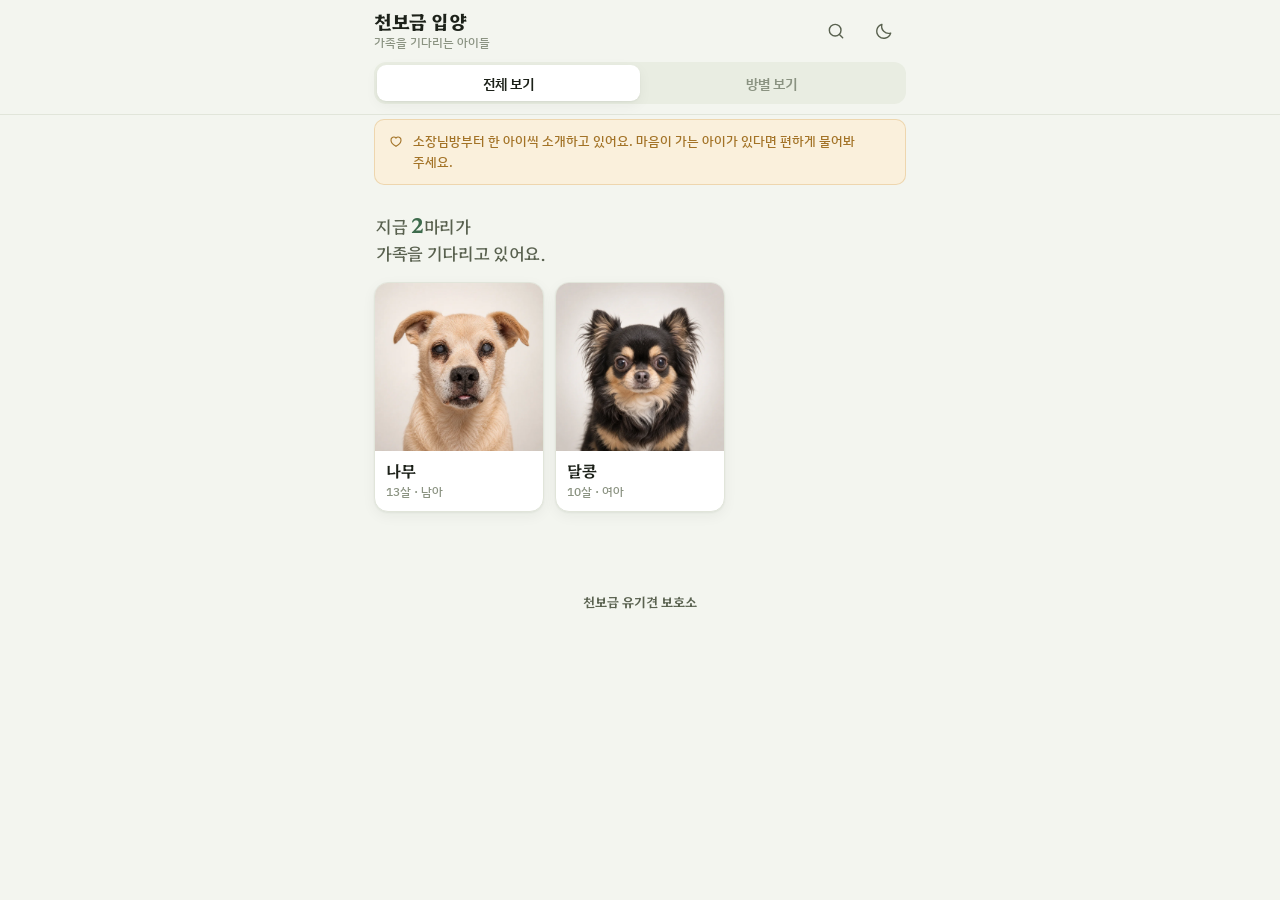
==== commit 9565b5ba: "나무·달콩 등록 + 카드 규격을 1:1 로 증명사진 프롬프트 출력이 1:1 인데 카드가 3:4 라 충돌했다. 사진을 3:4 에 맞추려면 확대가 필요해 나무의 귀 끝이 잘리고, 배경" ====
--- a/index.html
+++ b/index.html
@@ -128,7 +128,7 @@
   .grabber { width: 38px; height: 4px; border-radius: 99px; background: var(--line-2); margin: 10px auto 4px; }
 
   .detail-photo {
-    aspect-ratio: 3/4; width: min(100%, 260px); margin: 8px auto 18px;
+    aspect-ratio: 1/1; width: min(100%, 300px); margin: 8px auto 18px;
     border-radius: 18px; overflow: hidden; background: var(--ground-2);
     box-shadow: var(--shadow-2);
   }
--- a/assets/base.css
+++ b/assets/base.css
@@ -264,7 +264,8 @@
 button.idcard:active { transform: scale(.985); }
 
 .idcard-photo {
-  position: relative; aspect-ratio: 3 / 4;
+  /* 증명사진 프롬프트가 1:1 로 뽑아주므로 카드도 정사각형이다 */
+  position: relative; aspect-ratio: 1 / 1;
   background: linear-gradient(168deg, var(--ground-2) 0%, var(--ground) 100%);
   overflow: hidden;
 }
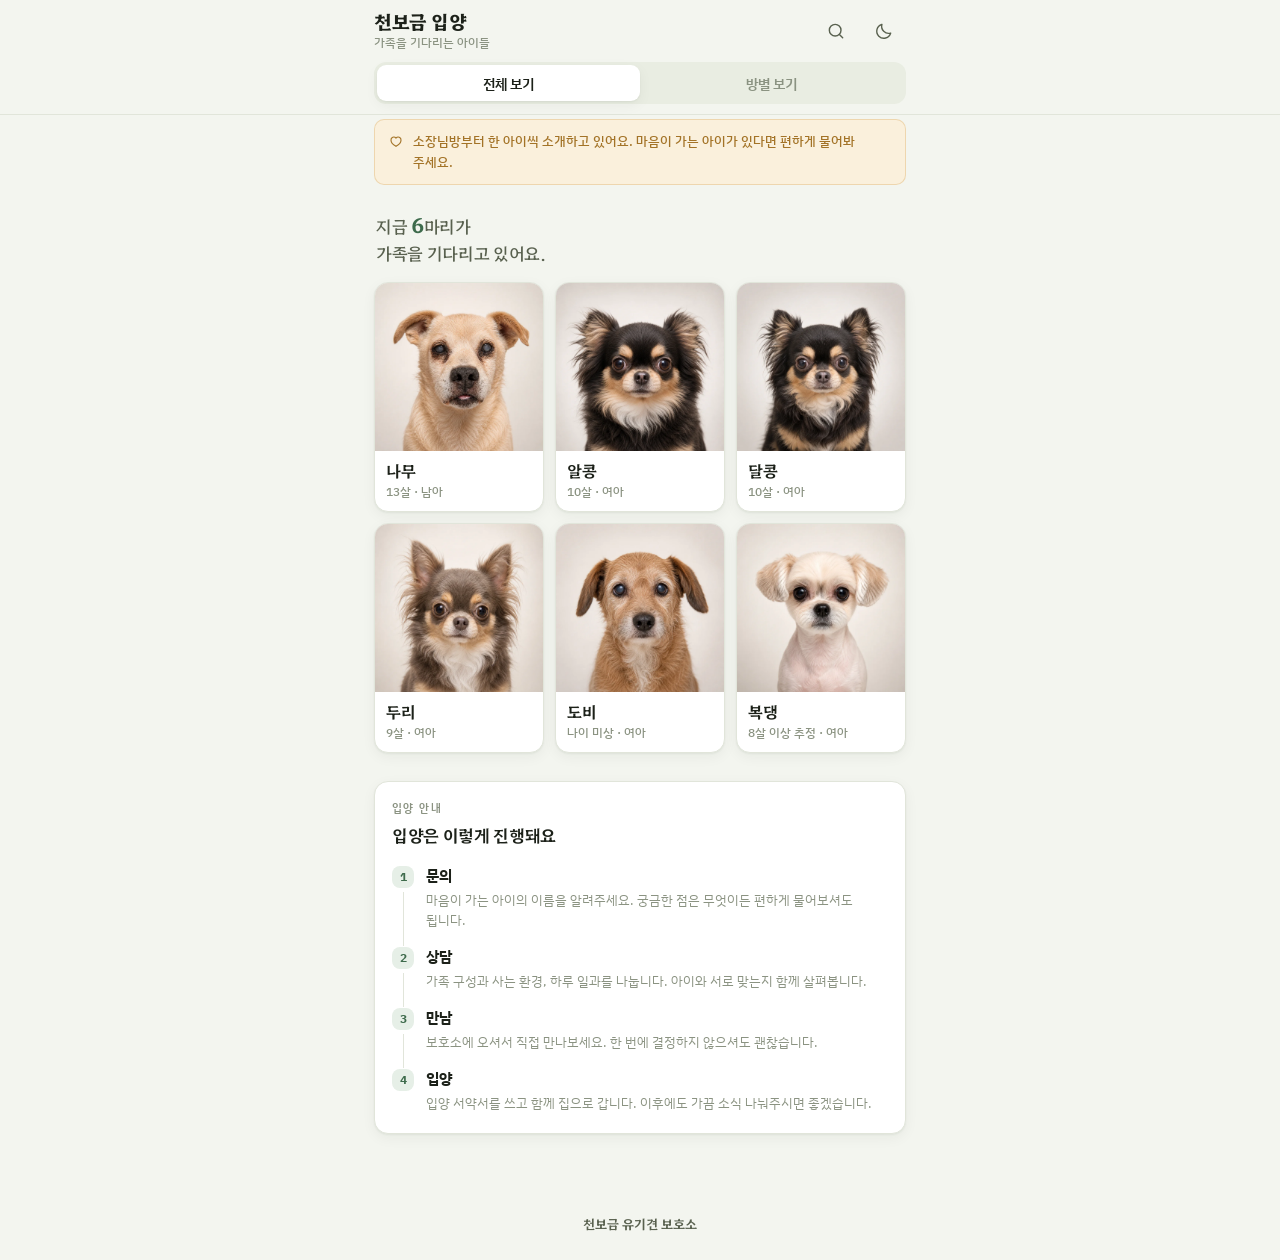
==== commit 03d34dcd: "소장님방 6마리 + 입양 절차 안내 - 알콩·도비·두리·복댕 등록 (소장님방 총 6마리) - 알콩과 달콩은 한배 자매 — 확인받아 소개글에 반영 - 복댕은 소장님 외 입질이 있다는" ====
--- a/index.html
+++ b/index.html
@@ -154,6 +154,35 @@
   .sheet-actions { display: grid; grid-template-columns: 1fr 1fr; gap: 8px; }
   .sheet-actions .span2 { grid-column: 1 / -1; }
 
+  /* 입양 절차 — 실제로 순서가 있는 내용이라 번호를 쓴다 */
+  .guide {
+    margin-top: 28px; padding: 18px 17px 6px;
+    background: var(--surface); border: 1px solid var(--line);
+    border-radius: var(--r); box-shadow: var(--shadow-1);
+  }
+  .guide h3 {
+    font-family: var(--display); font-weight: 600; font-size: 17px;
+    letter-spacing: -0.02em; margin: 5px 0 16px;
+  }
+  .flow { list-style: none; display: grid; gap: 15px; padding: 0 0 14px; }
+  .flow li { position: relative; padding-left: 34px; }
+  .flow li::before {
+    counter-increment: step; content: counter(step);
+    position: absolute; left: 0; top: 1px;
+    width: 22px; height: 22px; border-radius: 8px;
+    background: var(--accent-soft); color: var(--accent);
+    font-size: 11.5px; font-weight: 700; display: grid; place-items: center;
+    font-variant-numeric: tabular-nums;
+  }
+  .flow { counter-reset: step; }
+  .flow li::after {
+    content: ''; position: absolute; left: 10.5px; top: 27px; bottom: -15px;
+    width: 1px; background: var(--line);
+  }
+  .flow li:last-child::after { display: none; }
+  .flow b { display: block; font-size: 14.5px; font-weight: 700; letter-spacing: -0.01em; }
+  .flow span { display: block; font-size: 13px; color: var(--ink-3); line-height: 1.6; margin-top: 2px; }
+
   .foot {
     text-align: center; padding: 30px 16px calc(24px + var(--safe-bottom));
     color: var(--ink-3); font-size: 12px; line-height: 1.8;
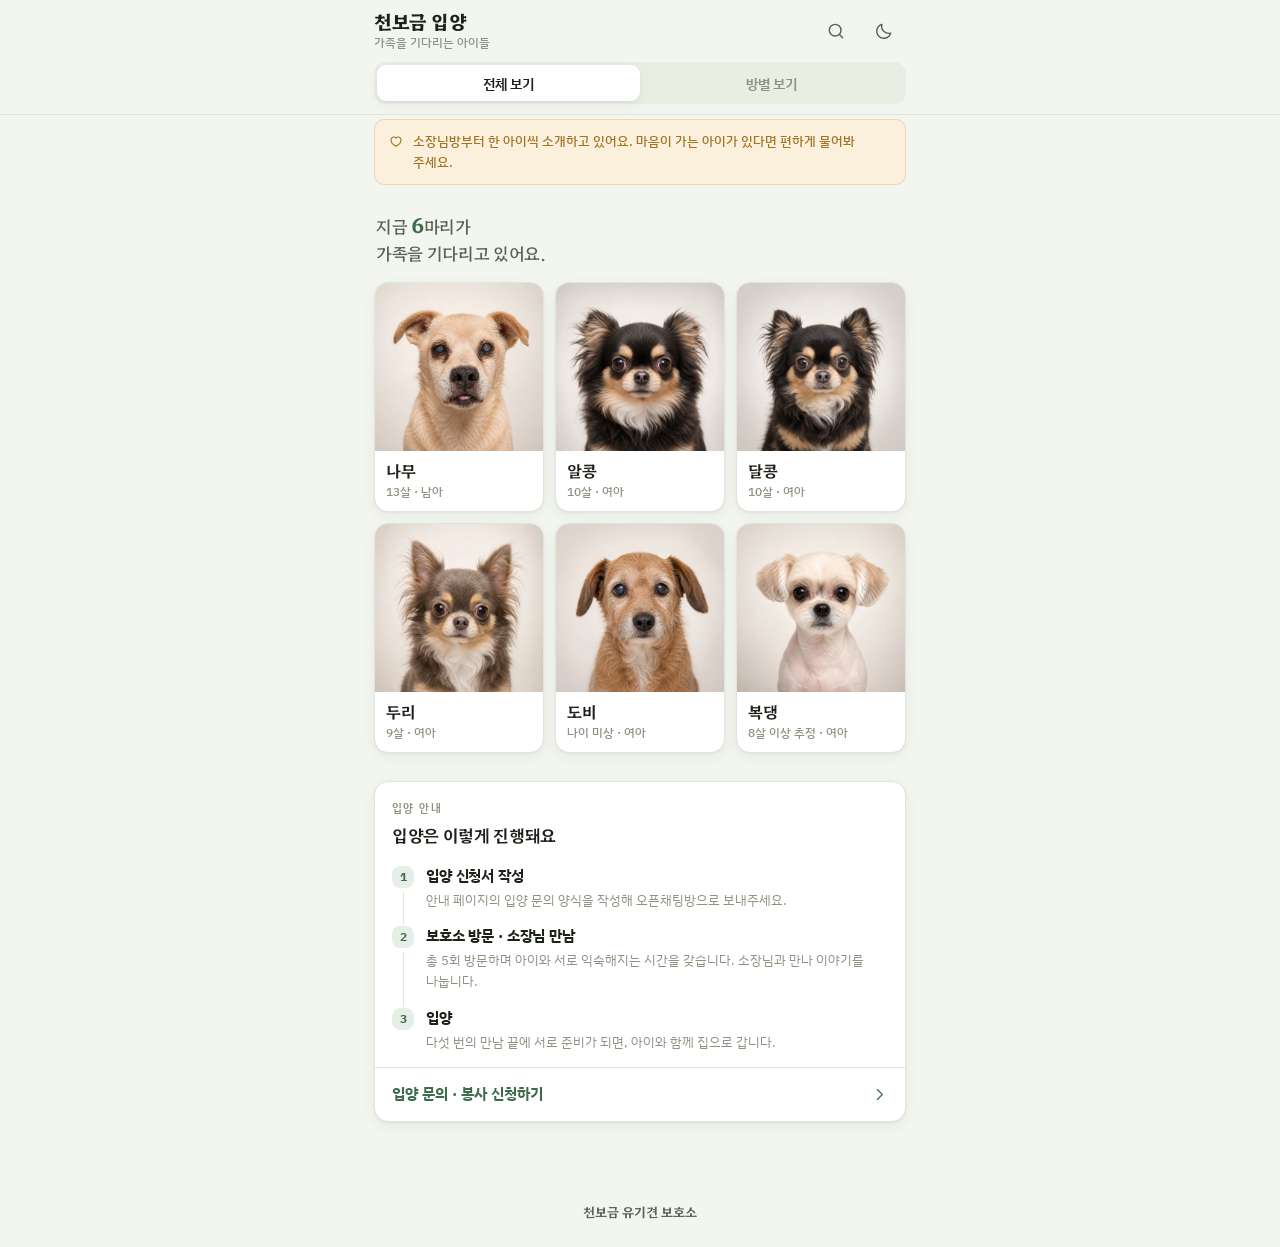
==== commit 4603f4e5: "오픈채팅용 안내 페이지 (guide.html) 오픈채팅방에 링크 하나 고정해두면 열리는 안내 페이지. 서버가 없으므로 양식은 작성 → 복사 → 채팅방 붙여넣기 방식으로 처리한다. " ====
--- a/index.html
+++ b/index.html
@@ -183,6 +183,16 @@
   .flow b { display: block; font-size: 14.5px; font-weight: 700; letter-spacing: -0.01em; }
   .flow span { display: block; font-size: 13px; color: var(--ink-3); line-height: 1.6; margin-top: 2px; }
 
+  .guide-link {
+    display: flex; align-items: center; justify-content: space-between;
+    margin: 0 -17px -6px; padding: 15px 17px;
+    border-top: 1px solid var(--line);
+    font-size: 14.5px; font-weight: 700; color: var(--accent);
+    text-decoration: none;
+  }
+  .guide-link svg { width: 17px; height: 17px; transform: rotate(180deg); }
+  .guide-link:active { background: var(--accent-soft); }
+
   .foot {
     text-align: center; padding: 30px 16px calc(24px + var(--safe-bottom));
     color: var(--ink-3); font-size: 12px; line-height: 1.8;
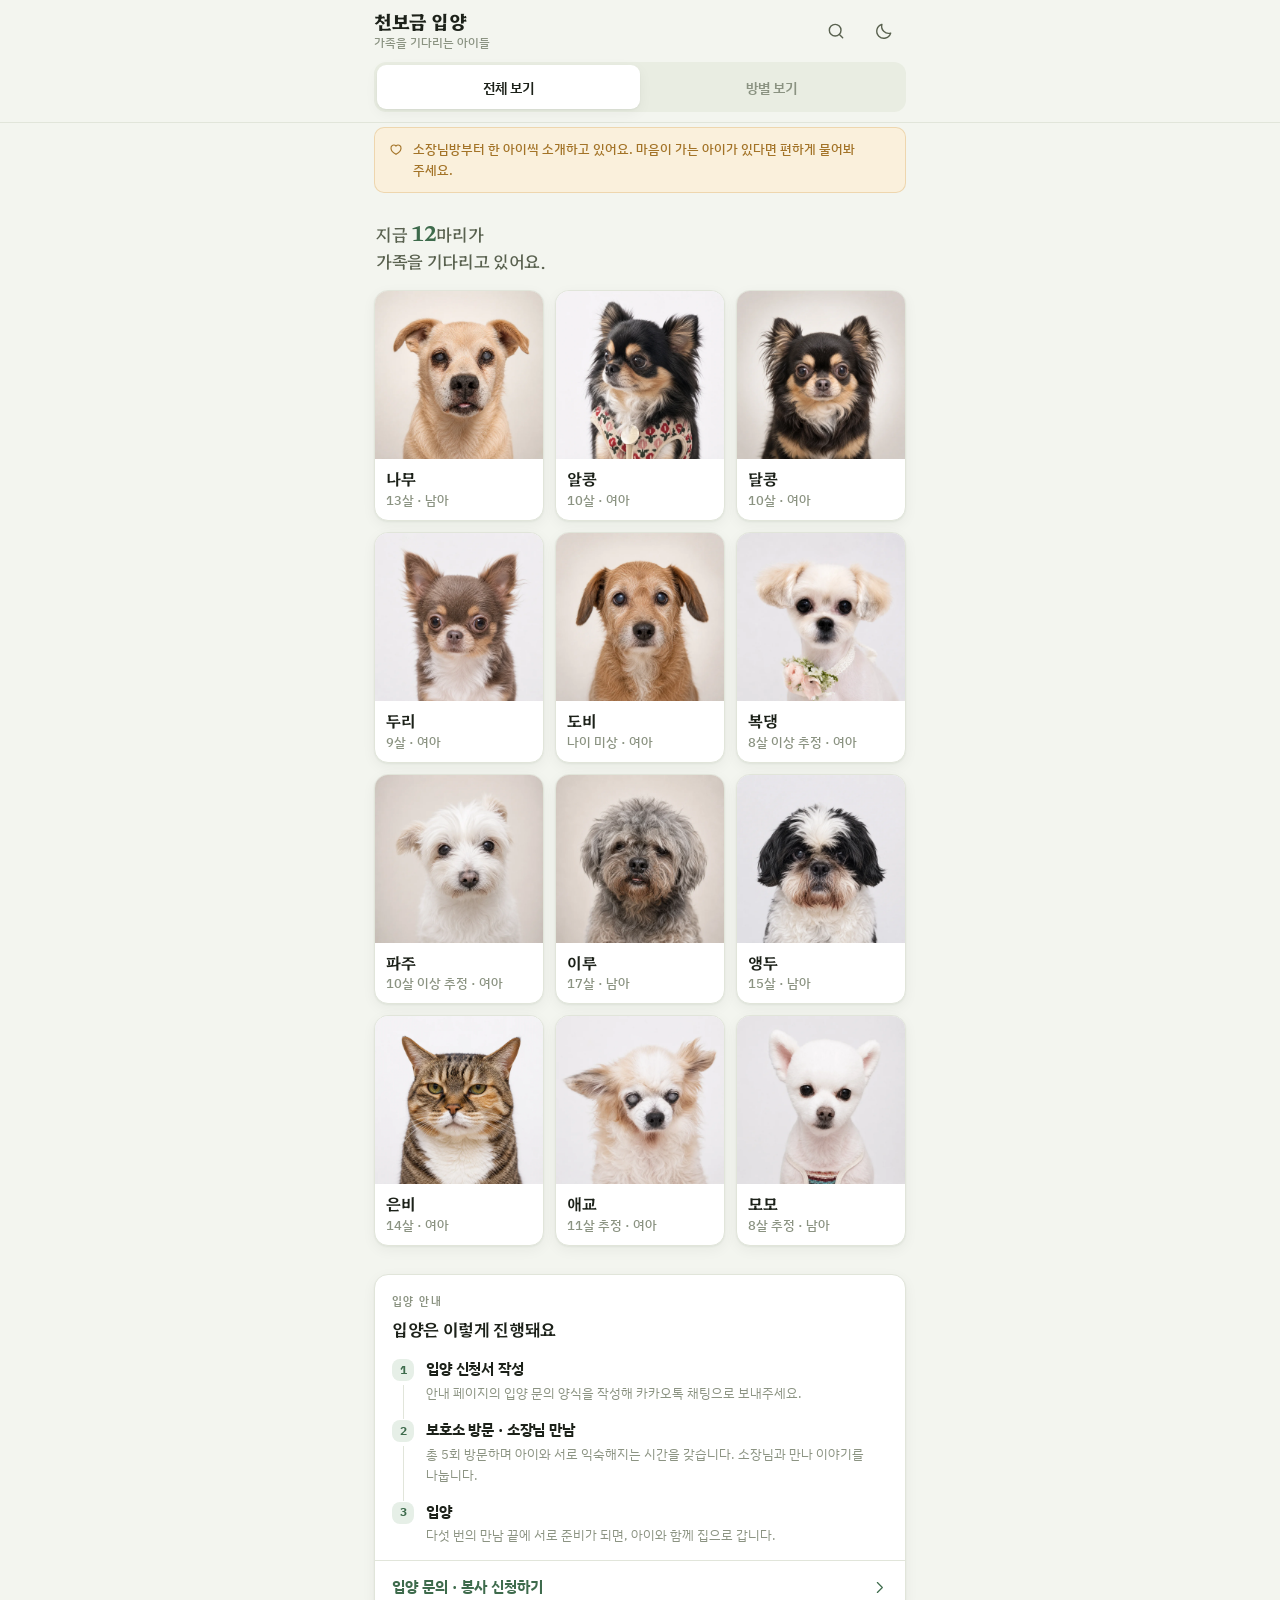
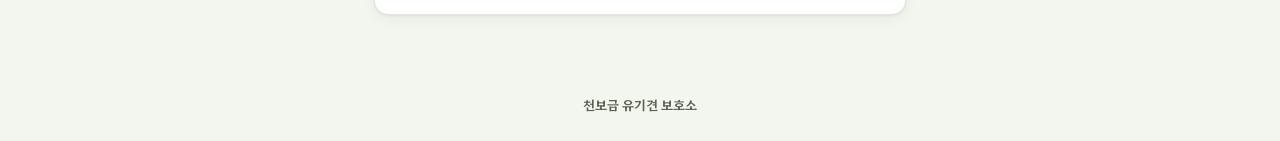
==== commit 604aff94: "모바일 사용성 개선 390x844 로 실측해 나온 문제들을 고쳤다.  - 상세 시트에서 문의 버튼이 화면 밖이던 문제   사진 300 -> 220px 로 줄이고, 문의 버튼을 시트" ====
--- a/index.html
+++ b/index.html
@@ -13,6 +13,9 @@
 <meta property="og:title" content="천보금 입양">
 <meta property="og:description" content="가족을 기다리는 아이들을 방별로 만나보세요.">
 <meta property="og:url" content="https://ggong162212-commits.github.io/Adoption/">
+<meta property="og:image" content="https://ggong162212-commits.github.io/Adoption/og-image.png">
+<meta property="og:image:width" content="1200">
+<meta property="og:image:height" content="630">
 
 <link rel="preconnect" href="https://fonts.googleapis.com">
 <link rel="preconnect" href="https://fonts.gstatic.com" crossorigin>
@@ -121,14 +124,28 @@
     box-shadow: var(--shadow-sheet);
     max-height: 93vh; overflow-y: auto; -webkit-overflow-scrolling: touch;
     transform: translateY(100%); transition: transform .3s cubic-bezier(.32,.72,0,1);
-    padding-bottom: calc(22px + var(--safe-bottom));
   }
   .sheet.show { transform: translateY(0); }
   .sheet-inner { max-width: 560px; margin: 0 auto; padding: 0 18px; }
-  .grabber { width: 38px; height: 4px; border-radius: 99px; background: var(--line-2); margin: 10px auto 4px; }
+  .grabber { width: 38px; height: 4px; border-radius: 99px; background: var(--line-2); margin: 9px auto 0; }
+
+  /* 시트 상단 — 이전·다음으로 아이를 넘겨볼 수 있게 */
+  .sheet-top {
+    position: sticky; top: 0; z-index: 2;
+    display: flex; align-items: center; gap: 2px;
+    max-width: 560px; margin: 0 auto; padding: 2px 10px 4px;
+    background: var(--surface);
+  }
+  .sheet-top .pos {
+    flex: 1; text-align: center; font-size: 12.5px; font-weight: 600;
+    color: var(--ink-3); font-variant-numeric: tabular-nums;
+  }
+  .sheet-top .icon-btn svg { width: 19px; height: 19px; }
+  .sheet-top .icon-btn:disabled { opacity: .25; pointer-events: none; }
+  .sheet-top .icon-btn.next svg { transform: rotate(180deg); }
 
   .detail-photo {
-    aspect-ratio: 1/1; width: min(100%, 300px); margin: 8px auto 18px;
+    aspect-ratio: 1/1; width: min(62vw, 220px); margin: 2px auto 14px;
     border-radius: 18px; overflow: hidden; background: var(--ground-2);
     box-shadow: var(--shadow-2);
   }
@@ -151,8 +168,17 @@
     font-size: 14.5px; line-height: 1.75; color: var(--ink-2);
     white-space: pre-wrap;
   }
-  .sheet-actions { display: grid; grid-template-columns: 1fr 1fr; gap: 8px; }
+  .sheet-actions { display: grid; grid-template-columns: 1fr 1fr; gap: 8px; padding-bottom: 14px; }
   .sheet-actions .span2 { grid-column: 1 / -1; }
+
+  /* 문의 버튼은 소개글 길이와 상관없이 항상 화면에 보이게 고정 */
+  .sheet-cta {
+    position: sticky; bottom: 0; z-index: 2;
+    margin: 0 -18px; padding: 11px 18px calc(11px + var(--safe-bottom));
+    background: var(--surface); border-top: 1px solid var(--line);
+    display: grid; gap: 8px;
+  }
+  .sheet-cta.two { grid-template-columns: 1fr 1fr; }
 
   /* 입양 절차 — 실제로 순서가 있는 내용이라 번호를 쓴다 */
   .guide {
@@ -235,8 +261,14 @@
 </footer>
 
 <div id="backdrop" class="sheet-backdrop" hidden></div>
-<div id="sheet" class="sheet" role="dialog" aria-modal="true" aria-label="강아지 상세" hidden>
+<div id="sheet" class="sheet" role="dialog" aria-modal="true" aria-label="아이 상세" hidden>
   <div class="grabber"></div>
+  <div class="sheet-top">
+    <button class="icon-btn" id="prevDog" aria-label="이전 아이"></button>
+    <button class="icon-btn next" id="nextDog" aria-label="다음 아이"></button>
+    <span class="pos" id="dogPos"></span>
+    <button class="icon-btn" id="closeSheet" aria-label="닫기"></button>
+  </div>
   <div class="sheet-inner" id="sheetBody"></div>
 </div>
 
--- a/assets/base.css
+++ b/assets/base.css
@@ -194,7 +194,7 @@
 .segmented[data-index="1"] .thumb { transform: translateX(100%); }
 .segmented button {
   position: relative; z-index: 1;
-  min-height: 36px; font-size: 13.5px; font-weight: 600;
+  min-height: 44px; font-size: 14px; font-weight: 600;   /* 손가락 터치 최소 44px */
   color: var(--ink-3); border-radius: 9px;
   transition: color .2s;
 }
@@ -228,6 +228,7 @@
   min-height: var(--tap); padding: 0 17px;
   border-radius: 11px; font-size: 14.5px; font-weight: 600;
   background: var(--surface); border: 1px solid var(--line); color: var(--ink);
+  text-decoration: none;   /* a.btn 도 버튼처럼 보이게 */
   transition: transform .12s, background-color .15s, border-color .15s;
 }
 .btn:hover { border-color: var(--line-2); }
@@ -290,7 +291,7 @@
   overflow: hidden; text-overflow: ellipsis; white-space: nowrap;
 }
 .idcard-meta {
-  margin-top: 2px; font-size: 11.5px; color: var(--ink-3); font-weight: 500;
+  margin-top: 2px; font-size: 12.5px; color: var(--ink-3); font-weight: 500;
   overflow: hidden; text-overflow: ellipsis; white-space: nowrap;
 }
 
